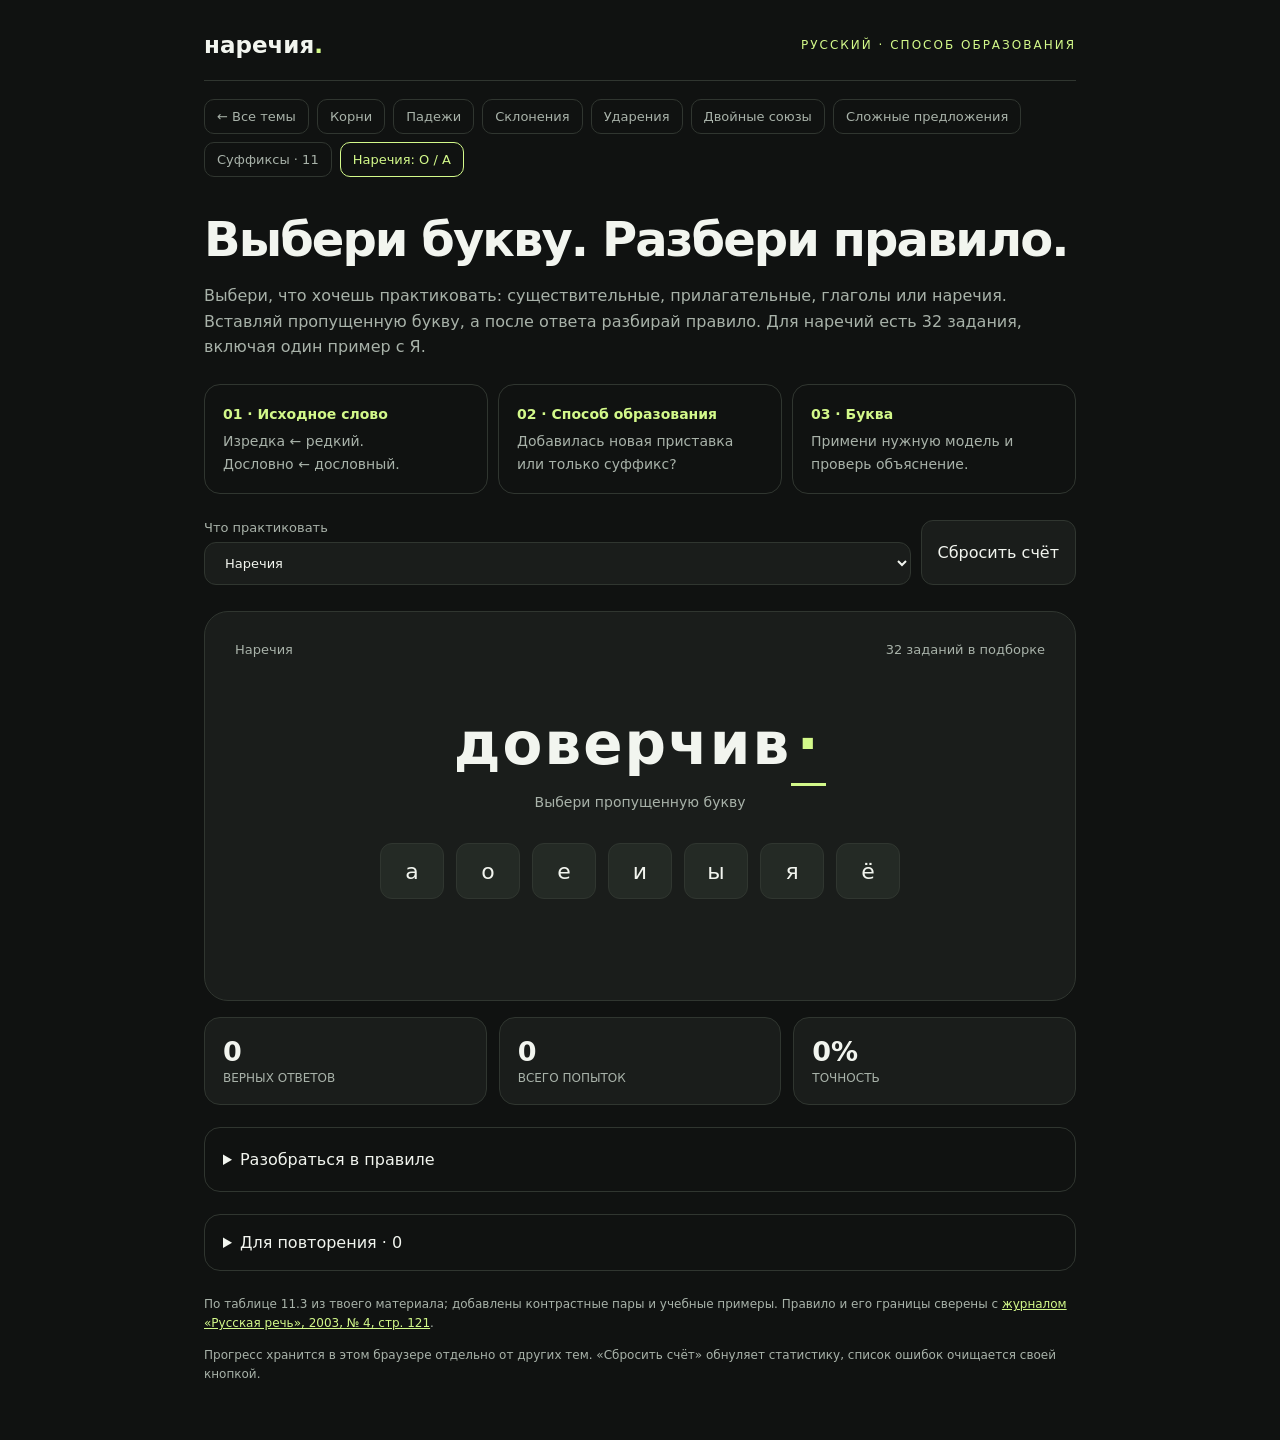
==== adverbs.html @ 2cf5df1f "Add suffix and adverb trainers with letter answers" ====
<!doctype html>
<html lang="ru"><head><meta charset="utf-8"><meta name="viewport" content="width=device-width,initial-scale=1"><meta name="description" content="Выбери, что хочешь практиковать: существительные, прилагательные, глаголы или наречия. Вставляй пропущенную букву, а после ответа разбирай правило. Для наречий есть 32 задания, включая один пример с Я."><title>Наречия · Русский</title><link rel="stylesheet" href="trainer.css"></head>
<body data-storage="adverbs-v1"><main><header><div class="brand">наречия<span style="color:var(--lime)">.</span></div><span class="eyebrow">РУССКИЙ · СПОСОБ ОБРАЗОВАНИЯ</span></header>
<h1>Выбери букву. Разбери правило.</h1><p>Выбери, что хочешь практиковать: существительные, прилагательные, глаголы или наречия. Вставляй пропущенную букву, а после ответа разбирай правило. Для наречий есть 32 задания, включая один пример с Я.</p><section class="steps" aria-label="Алгоритм"><div><b>01 · Исходное слово</b>Изредка ← редкий.<br>Дословно ← дословный.</div><div><b>02 · Способ образования</b>Добавилась новая приставка или только суффикс?</div><div><b>03 · Буква</b>Примени нужную модель и проверь объяснение.</div></section>
<div class="toolbar"><label>Что практиковать<select id="mode"><option value="all">Все части речи</option><option value="noun">Существительные</option><option value="adj">Прилагательные</option><option value="verb">Глаголы</option><option value="adv" selected>Наречия</option><option value="errors">Мои ошибки</option></select></label><button id="reset">Сбросить счёт</button></div>
<section class="card" aria-label="Тренировка"><div class="topline"><span id="category"></span><span id="progress"></span></div><div class="word" id="word"></div><div class="hint" id="hint"></div><div class="answers" id="answers"></div><button id="check" hidden>Проверить выбранные ряды</button><div class="feedback" id="feedback" aria-live="polite"></div><button id="next" hidden>Следующее задание →</button></section>
<section class="stats" aria-label="Статистика"><div class="stat"><b id="correct">0</b><span>ВЕРНЫХ ОТВЕТОВ</span></div><div class="stat"><b id="total">0</b><span>ВСЕГО ПОПЫТОК</span></div><div class="stat"><b id="accuracy">0%</b><span>ТОЧНОСТЬ</span></div></section>
<details class="theory" id="theory"><summary>Разобраться в правиле</summary><h2>1. Найди исходное прилагательное</h2><p>Изредка ← редкий: приставка ИЗ- добавилась при образовании наречия.<br>Изнеженно ← изнеженный: начало ИЗ- уже было в исходном слове; добавился суффикс -о-.</p><aside>Проверяй связь слов по смыслу. Наличие похожего прилагательного само по себе ещё не доказывает, что наречие образовано от него.</aside>
<h2>2. Определи способ образования</h2><table><thead><tr><th>Модель</th><th>Что писать</th><th>Примеры</th></tr></thead><tbody><tr><td>Приставка ИЗ-/ИС-, ДО-, С- + суффикс</td><td>А (после мягкого согласного в «иссиня» — Я)</td><td>изредка, докрасна, снова, иссиня</td></tr><tr><td>Приставка В-, НА-, ЗА- + суффикс</td><td>О</td><td>вправо, начисто, заново</td></tr><tr><td>Готовое прилагательное + -о-</td><td>О независимо от начала</td><td>изнеженный → изнеженно, дословный → дословно, сокрушительный → сокрушительно</td></tr></tbody></table>
<h2>3. Используй подсказку «окно»</h2><p><b>Из окна, до окна, с окна → А.</b><br><b>В окно, на окно, за окно → О.</b></p><p>Это мнемоническая подсказка для приставочно-суффиксальной модели с О / А. Для «дословно» она не подходит: сначала определи исходное слово.</p>
<h2>Чем отличаются похожие слова</h2><ul><li><b>Дочиста</b> ← чистый: ДО- + -а-. <b>Начисто</b> ← чистый: НА- + -о-.</li><li><b>Снова</b> ← новый: С- + -а-. <b>Заново</b> ← новый: ЗА- + -о-.</li><li><b>Изредка</b> ← редкий: ИЗ- + -а-. <b>Изнеженно</b> ← изнеженный: только -о-.</li></ul>
<aside><b>Границы правила.</b> Это не правило для любого слова, которое начинается с В-, НА-, ЗА-, ИЗ-, ДО-, С-. Например, «настороже» связано с существительным «сторожа», поэтому его конечную Е нельзя объяснять схемой «НА- → О». В исходной таблице упомянуты и другие наречия на -е/-я; здесь основной фокус — выбор О / А и способ образования.</aside>
<p><b>Как тренироваться:</b> выбери пропущенную букву. После ответа прочитай, от какого слова образовано наречие и почему нужна именно эта буква. Ошибки сохраняются для повторения.</p></details>
<details><summary id="errorTitle">Для повторения</summary><p id="errorList"></p><button id="clearErrors">Очистить список ошибок</button></details>
<footer><p>По таблице 11.3 из твоего материала; добавлены контрастные пары и учебные примеры. Правило и его границы сверены с <a href="https://russkayarech.ru/sites/default/files/journals/2003/2003-4.pdf" target="_blank" rel="noopener">журналом «Русская речь», 2003, № 4, стр. 121</a>.</p><p>Прогресс хранится в этом браузере отдельно от других тем. «Сбросить счёт» обнуляет статистику, список ошибок очищается своей кнопкой.</p></footer></main><script src="navigation.js"></script><script src="suffixes-data.js"></script><script src="adverbs-data.js"></script><script src="trainer.js"></script></body></html>
---- trainer.css ----
:root{color-scheme:dark;--bg:#101211;--card:#1a1d1b;--line:#303630;--muted:#a8b2a9;--lime:#d3f98a;--bad:#ffaea7}*{box-sizing:border-box}body{margin:0;background:var(--bg);color:#f2f5ef;font-family:system-ui,-apple-system,sans-serif}main{max-width:920px;margin:auto;padding:32px 24px}header{display:flex;justify-content:space-between;align-items:center;border-bottom:1px solid var(--line);padding-bottom:22px}.brand{font-size:23px;font-weight:750}.eyebrow{color:var(--lime);font-size:12px;letter-spacing:2px}h1{font-size:clamp(30px,6vw,48px);letter-spacing:-2px;margin:34px 0 10px}p{line-height:1.6;color:var(--muted)}button,select{font:inherit;border:1px solid var(--line);background:var(--card);color:inherit;border-radius:12px;padding:12px 16px;cursor:pointer}button:hover{border-color:var(--lime)}button:focus-visible,select:focus-visible{outline:3px solid var(--lime);outline-offset:3px}button:disabled{cursor:default;opacity:.55}.toolbar{display:flex;gap:10px;flex-wrap:wrap;margin:26px 0}.toolbar select{flex:1;min-width:190px}.card{background:var(--card);border:1px solid var(--line);border-radius:24px;padding:30px;text-align:center;min-height:390px}.topline{display:flex;justify-content:space-between;color:var(--muted);font-size:13px;gap:12px}.word{font-size:clamp(27px,6vw,58px);letter-spacing:2px;font-weight:650;margin:48px 0 8px;overflow-wrap:anywhere}.gap{color:var(--lime);border-bottom:3px solid var(--lime);display:inline-block;min-width:35px}.hint{min-height:24px;font-size:14px;color:var(--muted)}.answers{display:flex;justify-content:center;gap:12px;flex-wrap:wrap;margin:25px 0}.answers button{background:#242a25;font-size:26px;min-width:64px}.answers .right{background:var(--lime);color:#10200b;border-color:var(--lime);opacity:1}.answers .wrong{background:var(--bad);color:#39100c;opacity:1}.feedback{min-height:68px;line-height:1.6;max-width:650px;margin:auto;color:var(--muted)}.feedback strong{color:var(--lime)}#next{background:var(--lime);color:#17220c;font-weight:650;margin-top:16px;min-width:180px}#next[hidden]{display:none}.stats{display:grid;grid-template-columns:repeat(3,1fr);gap:12px;margin:16px 0}.stat{padding:18px;background:var(--card);border-radius:16px;border:1px solid var(--line)}.stat b{display:block;font-size:27px}.stat span{color:var(--muted);font-size:12px}details{margin:22px 0;border:1px solid var(--line);border-radius:16px;padding:18px}summary{cursor:pointer}details li{color:var(--muted);line-height:1.7;margin:10px 0}footer{color:var(--muted);font-size:12px;margin:24px 0;line-height:1.7}#errorList{max-height:250px;overflow:auto}small{color:var(--muted)}a{color:var(--lime)}@media(max-width:500px){main{padding:20px 14px}.card{padding:22px 12px}.topline{font-size:11px}.stat{padding:13px}.toolbar button{flex:1}}

.primary,#check{background:var(--lime);color:#17220c;font-weight:650}button[hidden]{display:none!important}.bad{color:var(--bad)!important}.feedback{text-align:left}.feedback>strong{display:block;margin-bottom:8px}.feedback details{margin:10px 0;padding:12px}.feedback details p{margin-bottom:0}.word.exam{margin:24px 0;letter-spacing:0;font-size:19px}.exam-row{display:grid;grid-template-columns:26px 1fr 1fr;width:100%;gap:10px;text-align:left;align-items:center;margin:10px 0;padding:16px;font-size:19px}.exam-row small{font-size:13px;display:block}.exam-row[aria-pressed=true]{border-color:var(--lime);background:#303b27}.exam-row.right{border-color:var(--lime);opacity:1}.exam-row.wrong{border-color:var(--bad);opacity:1}.exam-row.neutral{opacity:.75}.answers button{font-size:22px}.answers .primary{font-size:16px}.intro-link{color:var(--lime)}.steps{display:grid;gap:10px;grid-template-columns:repeat(3,1fr);margin:24px 0}.steps div{border:1px solid var(--line);padding:18px;border-radius:16px;color:var(--muted);font-size:14px;line-height:1.6}.steps b{display:block;color:var(--lime);margin-bottom:5px}.theory{line-height:1.7}.theory p{margin:10px 0}.theory table{width:100%;border-collapse:collapse;font-size:14px}.theory td,.theory th{padding:12px;text-align:left;border-bottom:1px solid var(--line)}.theory th{color:var(--lime)}.theory aside{border-left:3px solid var(--lime);padding:8px 16px;background:var(--card);margin:16px 0}.card .word{line-height:1.35}.toolbar label{display:flex;flex-direction:column;gap:7px;flex:1;font-size:13px;color:var(--muted)}.toolbar label select{width:100%;color:#f2f5ef}.card h2{font-size:18px}.answers{min-height:56px}.answers:empty,.feedback:empty{display:none}.context{font-size:14px}h1{letter-spacing:-.04em}.exam-row .gap{min-width:15px}.exam-row>span{white-space:nowrap}.word.exam{overflow-wrap:normal}@media(max-width:600px){.steps{grid-template-columns:1fr}.word.exam{font-size:17px}.exam-row{font-size:17px;padding:12px 8px;grid-template-columns:20px minmax(0,1fr);gap:8px}.exam-row>b{grid-row:span 2}.exam-row>span{grid-column:2}.answers button{padding:12px}.word{letter-spacing:0}.brand{font-size:21px}.eyebrow{font-size:10px;letter-spacing:1px}.theory td,.theory th{padding:8px 5px}}
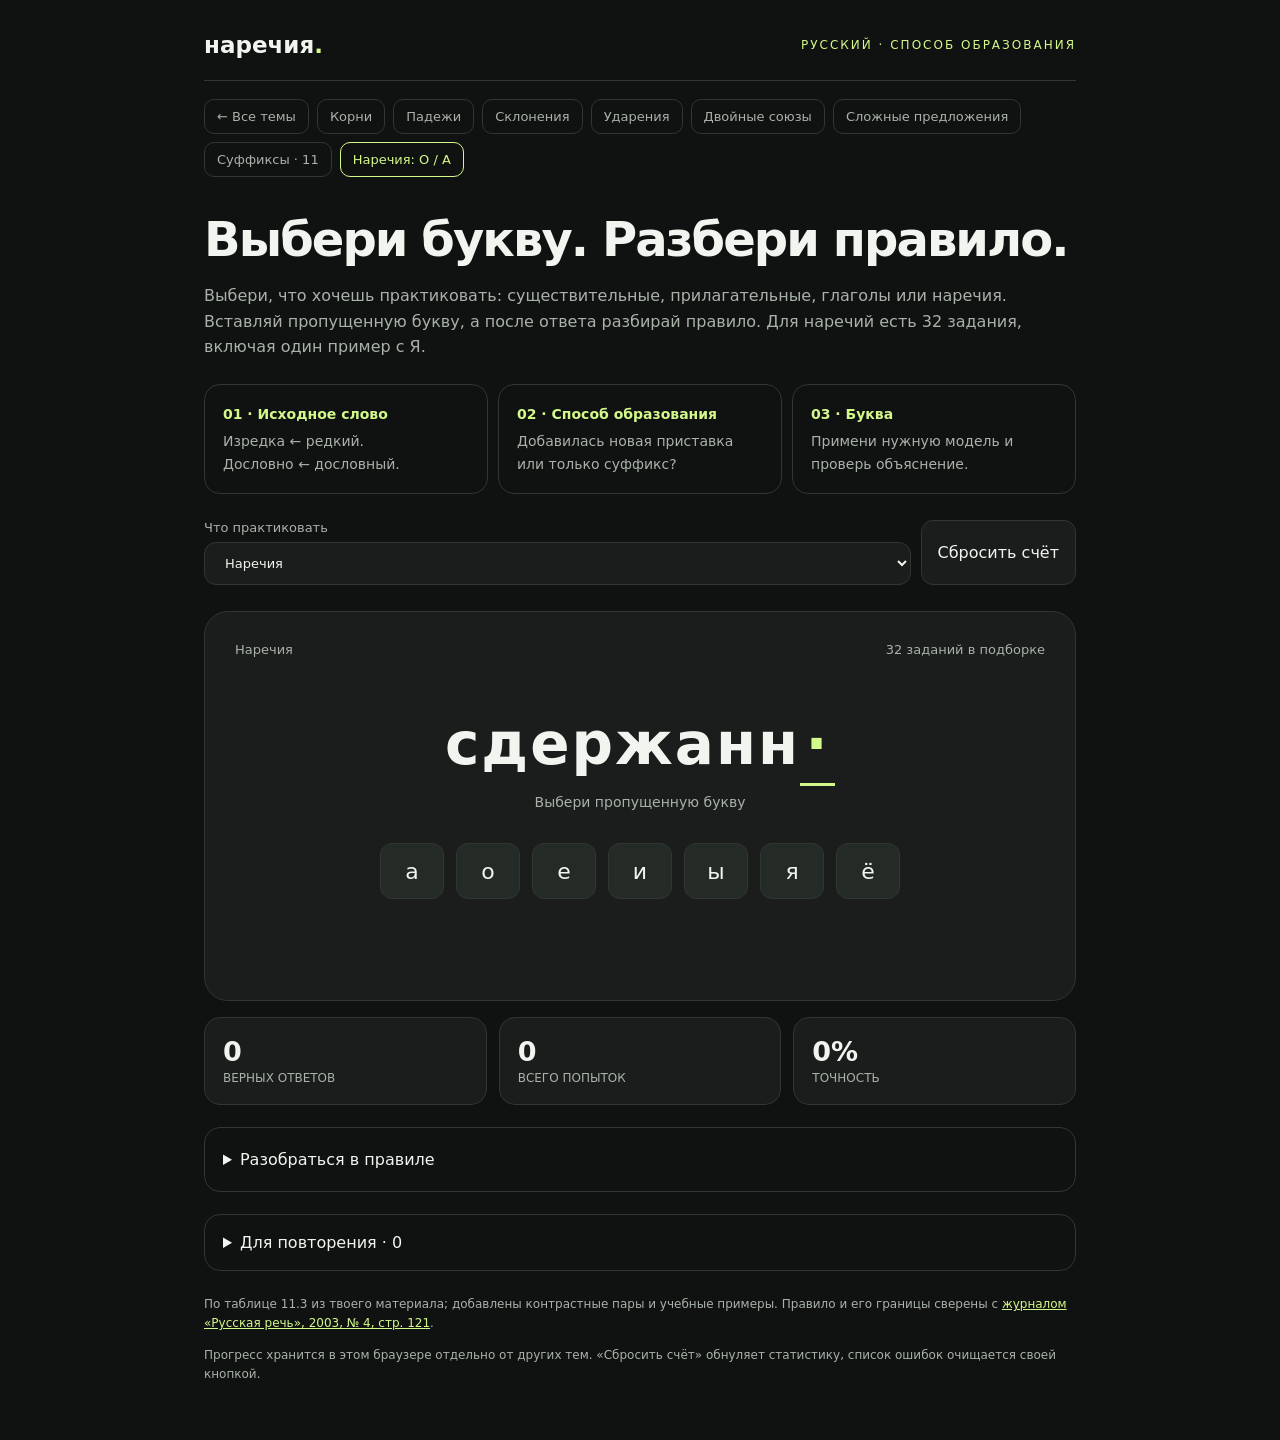
==== commit 773215df: "Remove window mnemonic from adverb theory and explanations" ====
--- a/adverbs.html
+++ b/adverbs.html
@@ -7,7 +7,6 @@
 <section class="stats" aria-label="Статистика"><div class="stat"><b id="correct">0</b><span>ВЕРНЫХ ОТВЕТОВ</span></div><div class="stat"><b id="total">0</b><span>ВСЕГО ПОПЫТОК</span></div><div class="stat"><b id="accuracy">0%</b><span>ТОЧНОСТЬ</span></div></section>
 <details class="theory" id="theory"><summary>Разобраться в правиле</summary><h2>1. Найди исходное прилагательное</h2><p>Изредка ← редкий: приставка ИЗ- добавилась при образовании наречия.<br>Изнеженно ← изнеженный: начало ИЗ- уже было в исходном слове; добавился суффикс -о-.</p><aside>Проверяй связь слов по смыслу. Наличие похожего прилагательного само по себе ещё не доказывает, что наречие образовано от него.</aside>
 <h2>2. Определи способ образования</h2><table><thead><tr><th>Модель</th><th>Что писать</th><th>Примеры</th></tr></thead><tbody><tr><td>Приставка ИЗ-/ИС-, ДО-, С- + суффикс</td><td>А (после мягкого согласного в «иссиня» — Я)</td><td>изредка, докрасна, снова, иссиня</td></tr><tr><td>Приставка В-, НА-, ЗА- + суффикс</td><td>О</td><td>вправо, начисто, заново</td></tr><tr><td>Готовое прилагательное + -о-</td><td>О независимо от начала</td><td>изнеженный → изнеженно, дословный → дословно, сокрушительный → сокрушительно</td></tr></tbody></table>
-<h2>3. Используй подсказку «окно»</h2><p><b>Из окна, до окна, с окна → А.</b><br><b>В окно, на окно, за окно → О.</b></p><p>Это мнемоническая подсказка для приставочно-суффиксальной модели с О / А. Для «дословно» она не подходит: сначала определи исходное слово.</p>
 <h2>Чем отличаются похожие слова</h2><ul><li><b>Дочиста</b> ← чистый: ДО- + -а-. <b>Начисто</b> ← чистый: НА- + -о-.</li><li><b>Снова</b> ← новый: С- + -а-. <b>Заново</b> ← новый: ЗА- + -о-.</li><li><b>Изредка</b> ← редкий: ИЗ- + -а-. <b>Изнеженно</b> ← изнеженный: только -о-.</li></ul>
 <aside><b>Границы правила.</b> Это не правило для любого слова, которое начинается с В-, НА-, ЗА-, ИЗ-, ДО-, С-. Например, «настороже» связано с существительным «сторожа», поэтому его конечную Е нельзя объяснять схемой «НА- → О». В исходной таблице упомянуты и другие наречия на -е/-я; здесь основной фокус — выбор О / А и способ образования.</aside>
 <p><b>Как тренироваться:</b> выбери пропущенную букву. После ответа прочитай, от какого слова образовано наречие и почему нужна именно эта буква. Ошибки сохраняются для повторения.</p></details>
